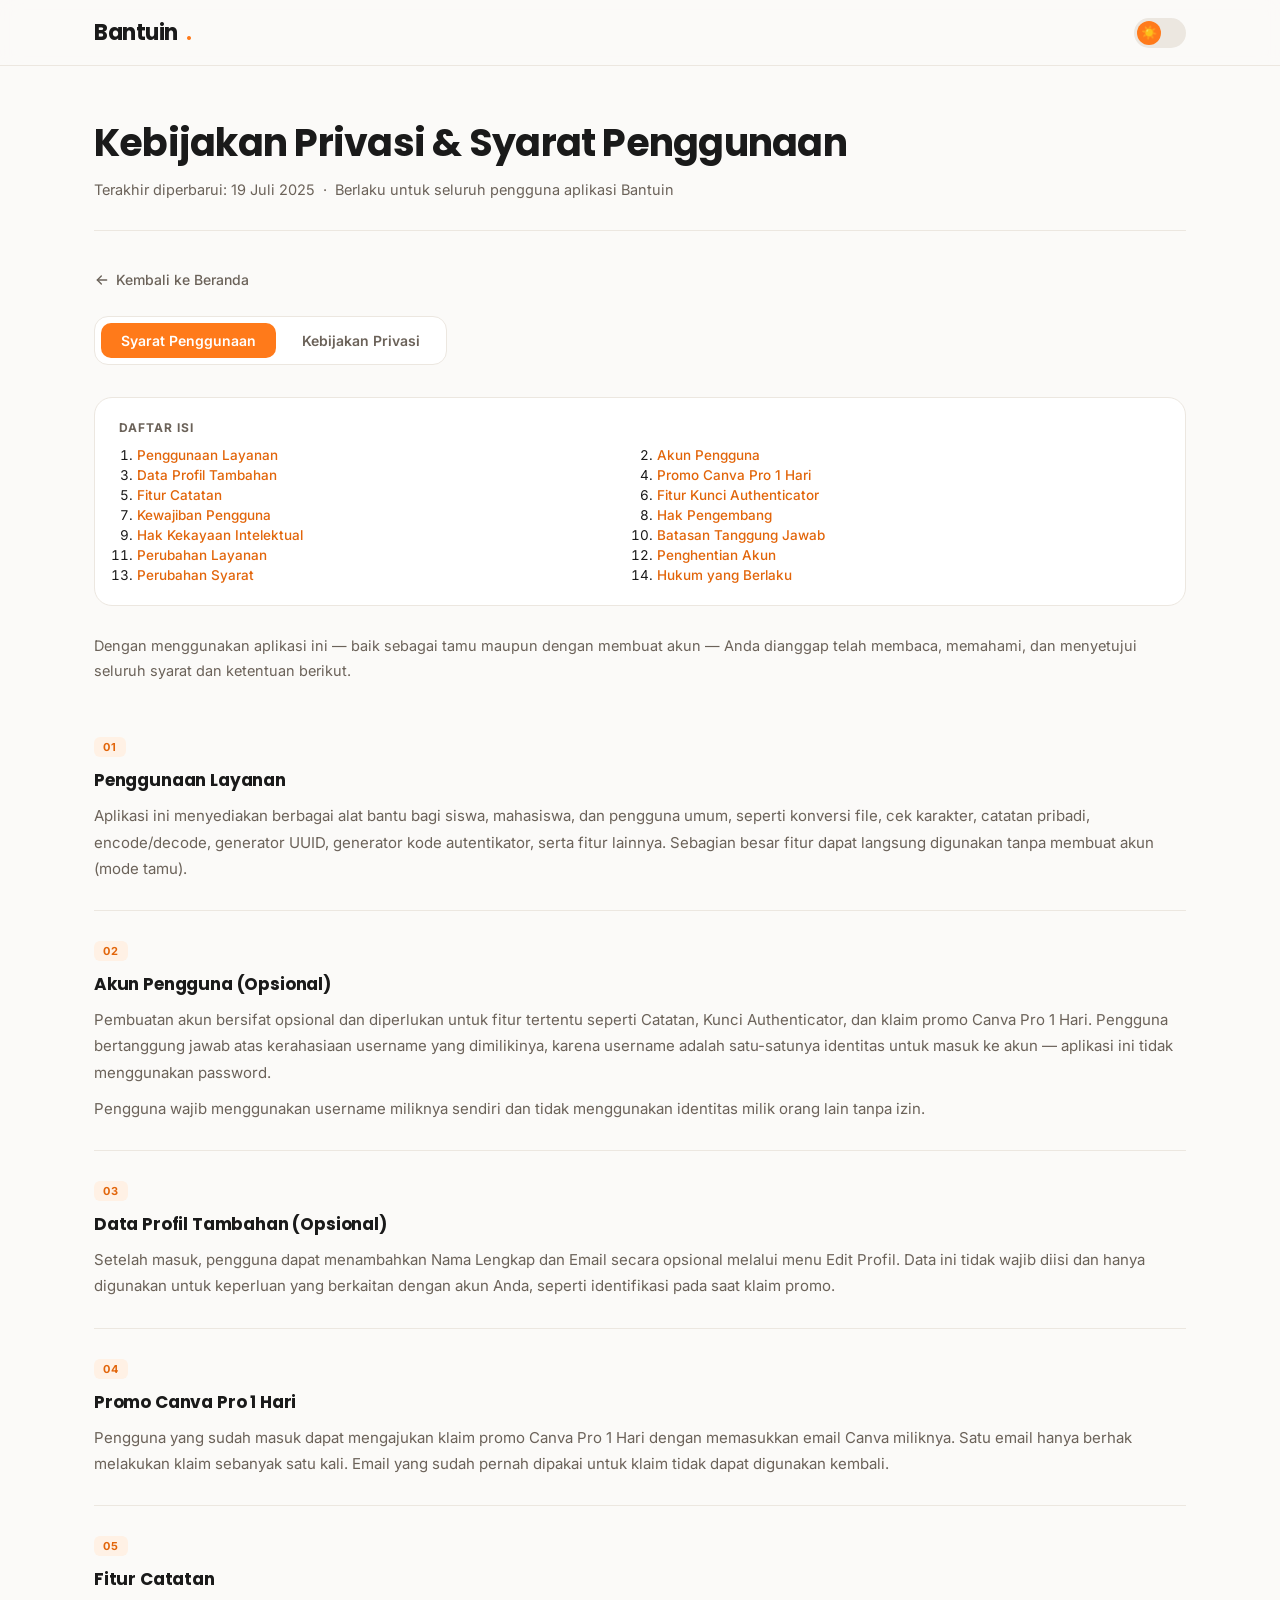
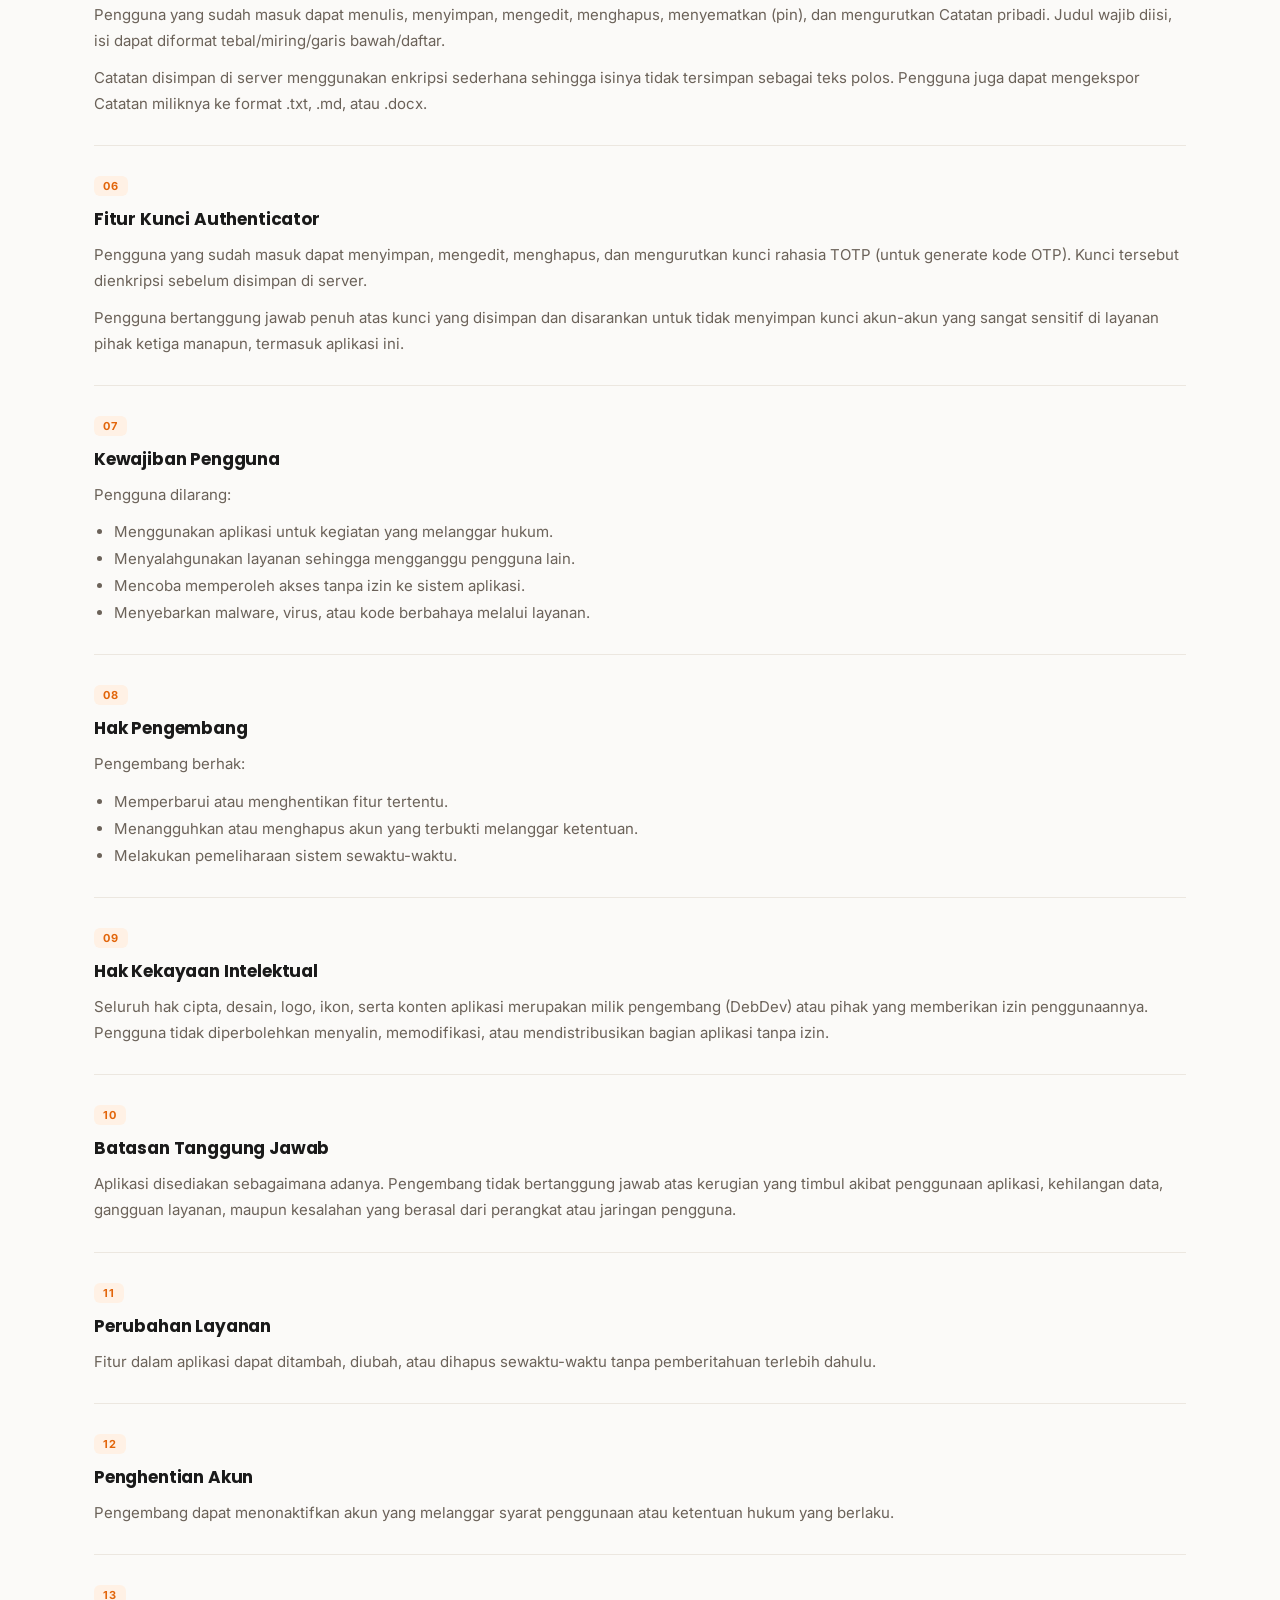
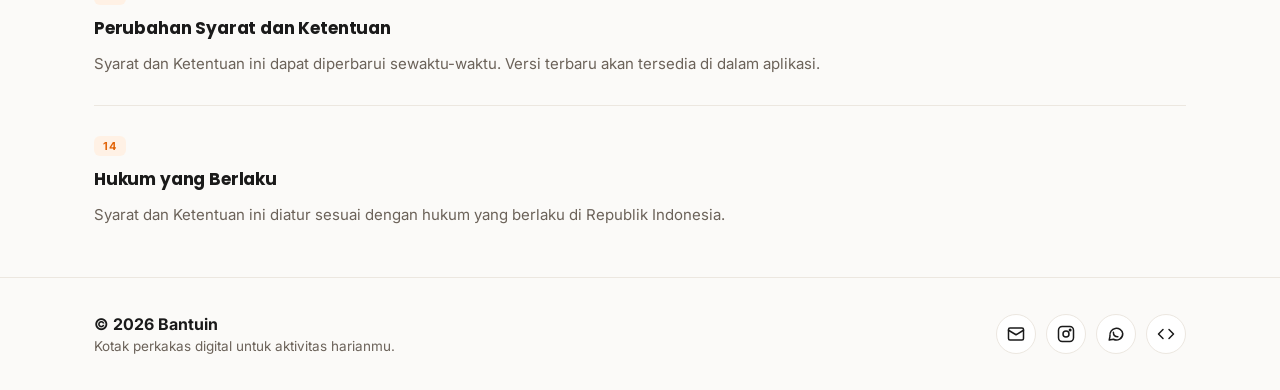
==== legal.html @ f5e5d98a "add legal.html" ====
<!DOCTYPE html>
<html lang="id">
<head>
<meta charset="UTF-8">
<meta name="viewport" content="width=device-width, initial-scale=1.0">
<title>Kebijakan Privasi & Syarat Penggunaan — Bantuin</title>
<link rel="icon" type="image/webp" href="assets/favicon.webp">
<link rel="preconnect" href="https://fonts.googleapis.com">
<link href="https://fonts.googleapis.com/css2?family=Poppins:wght@600;700&family=Inter:wght@400;500;600;700&display=swap" rel="stylesheet">
<link rel="stylesheet" href="assets/style.css">
<style>
  .page-header {
    padding: 48px 0 32px;
    border-bottom: 1px solid var(--border);
    margin-bottom: 40px;
  }
  .page-header .badge {
    display: inline-flex;align-items:center;gap:6px;
    background:var(--orange-light);color:var(--orange-dark);
    border-radius:999px;padding:5px 13px;
    font-size:12.5px;font-weight:600;margin-bottom:14px;
  }
  [data-theme="dark"] .page-header .badge{color:var(--orange);}
  .page-header h1 {
    font-size: clamp(26px, 4vw, 38px);
    font-weight: 700;letter-spacing: -.02em;
    margin: 0 0 10px;
  }
  .page-header p {
    color: var(--text-muted);font-size:14.5px;margin:0;
  }

  .tabs {
    display: flex;gap:6px;
    background:var(--surface);
    border:1px solid var(--border);
    border-radius:14px;
    padding:6px;
    margin-bottom:32px;
    width:fit-content;
  }
  .tab-btn {
    padding:9px 20px;border-radius:10px;border:none;
    background:transparent;cursor:pointer;
    font-size:14px;font-weight:600;
    color:var(--text-muted);
    transition:background .2s, color .2s;
    font-family:'Inter',sans-serif;
  }
  .tab-btn.active {
    background:var(--orange);color:#fff;
  }

  .tab-panel { display:none; }
  .tab-panel.active { display:block; }

  .toc {
    background:var(--surface);
    border:1px solid var(--border);
    border-radius:var(--radius);
    padding:22px 24px;
    margin-bottom:28px;
  }
  .toc-title {
    font-size:12px;font-weight:700;letter-spacing:.08em;
    text-transform:uppercase;color:var(--text-muted);
    margin-bottom:12px;
  }
  .toc ol {
    margin:0;padding-left:18px;
    display:grid;grid-template-columns:1fr 1fr;
    gap:4px 16px;
  }
  .toc li { font-size:13.5px; }
  .toc a { color:var(--orange-dark);font-weight:500; }
  [data-theme="dark"] .toc a{color:var(--orange);}
  .toc a:hover { text-decoration:underline; }

  .doc-section {
    border-bottom:1px solid var(--border);
    padding:28px 0;
  }
  .doc-section:last-child { border-bottom:none; }
  .doc-section .num {
    display:inline-block;
    font-size:11px;font-weight:700;letter-spacing:.07em;
    text-transform:uppercase;color:var(--orange-dark);
    background:var(--orange-light);
    border-radius:6px;padding:3px 9px;
    margin-bottom:10px;
  }
  [data-theme="dark"] .doc-section .num{color:var(--orange);}
  .doc-section h2 {
    font-size:17px;font-weight:700;margin:0 0 10px;letter-spacing:-.01em;
  }
  .doc-section p {
    color:var(--text-muted);font-size:15px;line-height:1.75;margin:0 0 10px;
  }
  .doc-section p:last-child{margin-bottom:0;}
  .doc-section ul {
    margin:8px 0 0;padding-left:20px;
    color:var(--text-muted);font-size:15px;line-height:1.8;
  }

  .privacy-note {
    background:var(--orange-light);
    border-left:3px solid var(--orange);
    border-radius:0 12px 12px 0;
    padding:18px 20px;
    margin-bottom:24px;
  }
  [data-theme="dark"] .privacy-note{background:var(--orange-light);}
  .privacy-note p {
    color:var(--text);font-size:14.5px;line-height:1.7;margin:0;
  }

  .back-link {
    display:inline-flex;align-items:center;gap:6px;
    color:var(--text-muted);font-size:14px;font-weight:500;
    margin-bottom:28px;
    transition:color .2s;
  }
  .back-link:hover{color:var(--orange);}
  .back-link svg{width:16px;height:16px;}

  @media(max-width:600px){
    .toc ol{grid-template-columns:1fr;}
    .tabs{width:100%;}
    .tab-btn{flex:1;text-align:center;padding:9px 10px;}
  }
</style>
</head>
<body>

<header class="navbar">
  <div class="navbar-inner">
    <a class="brand" href="index.html">Bantuin<span class="brand-dot">.</span></a>
    <button class="theme-toggle" id="themeToggle" aria-label="Ganti mode tampilan">
      <span class="knob" id="themeIcon">☀️</span>
    </button>
  </div>
</header>

<main>
  <div class="container">
    <div class="page-header">
      <!-- <span class="badge">📄 Dokumen resmi</span> -->
      <h1>Kebijakan Privasi &amp; Syarat Penggunaan</h1>
      <p>Terakhir diperbarui: 19 Juli 2025 &nbsp;·&nbsp; Berlaku untuk seluruh pengguna aplikasi Bantuin</p>
    </div>

    <a class="back-link" href="index.html">
      <svg viewBox="0 0 24 24" fill="none" stroke="currentColor" stroke-width="2" stroke-linecap="round" stroke-linejoin="round"><path d="M19 12H5"/><path d="M11 6l-6 6 6 6"/></svg>
      Kembali ke Beranda
    </a>

    <div class="tabs">
      <button class="tab-btn active" onclick="switchTab('syarat')">Syarat Penggunaan</button>
      <button class="tab-btn" onclick="switchTab('privasi')">Kebijakan Privasi</button>
    </div>

    <!-- SYARAT PENGGUNAAN -->
    <div class="tab-panel active" id="tab-syarat">
      <div class="toc">
        <div class="toc-title">Daftar isi</div>
        <ol>
          <li><a href="#s1">Penggunaan Layanan</a></li>
          <li><a href="#s2">Akun Pengguna</a></li>
          <li><a href="#s3">Data Profil Tambahan</a></li>
          <li><a href="#s4">Promo Canva Pro 1 Hari</a></li>
          <li><a href="#s5">Fitur Catatan</a></li>
          <li><a href="#s6">Fitur Kunci Authenticator</a></li>
          <li><a href="#s7">Kewajiban Pengguna</a></li>
          <li><a href="#s8">Hak Pengembang</a></li>
          <li><a href="#s9">Hak Kekayaan Intelektual</a></li>
          <li><a href="#s10">Batasan Tanggung Jawab</a></li>
          <li><a href="#s11">Perubahan Layanan</a></li>
          <li><a href="#s12">Penghentian Akun</a></li>
          <li><a href="#s13">Perubahan Syarat</a></li>
          <li><a href="#s14">Hukum yang Berlaku</a></li>
        </ol>
      </div>

      <p style="color:var(--text-muted);font-size:14.5px;margin-bottom:24px;line-height:1.7;">
        Dengan menggunakan aplikasi ini — baik sebagai tamu maupun dengan membuat akun — Anda dianggap telah membaca, memahami, dan menyetujui seluruh syarat dan ketentuan berikut.
      </p>

      <div class="doc-section" id="s1">
        <span class="num">01</span>
        <h2>Penggunaan Layanan</h2>
        <p>Aplikasi ini menyediakan berbagai alat bantu bagi siswa, mahasiswa, dan pengguna umum, seperti konversi file, cek karakter, catatan pribadi, encode/decode, generator UUID, generator kode autentikator, serta fitur lainnya. Sebagian besar fitur dapat langsung digunakan tanpa membuat akun (mode tamu).</p>
      </div>

      <div class="doc-section" id="s2">
        <span class="num">02</span>
        <h2>Akun Pengguna (Opsional)</h2>
        <p>Pembuatan akun bersifat opsional dan diperlukan untuk fitur tertentu seperti Catatan, Kunci Authenticator, dan klaim promo Canva Pro 1 Hari. Pengguna bertanggung jawab atas kerahasiaan username yang dimilikinya, karena username adalah satu-satunya identitas untuk masuk ke akun — aplikasi ini tidak menggunakan password.</p>
        <p>Pengguna wajib menggunakan username miliknya sendiri dan tidak menggunakan identitas milik orang lain tanpa izin.</p>
      </div>

      <div class="doc-section" id="s3">
        <span class="num">03</span>
        <h2>Data Profil Tambahan (Opsional)</h2>
        <p>Setelah masuk, pengguna dapat menambahkan Nama Lengkap dan Email secara opsional melalui menu Edit Profil. Data ini tidak wajib diisi dan hanya digunakan untuk keperluan yang berkaitan dengan akun Anda, seperti identifikasi pada saat klaim promo.</p>
      </div>

      <div class="doc-section" id="s4">
        <span class="num">04</span>
        <h2>Promo Canva Pro 1 Hari</h2>
        <p>Pengguna yang sudah masuk dapat mengajukan klaim promo Canva Pro 1 Hari dengan memasukkan email Canva miliknya. Satu email hanya berhak melakukan klaim sebanyak satu kali. Email yang sudah pernah dipakai untuk klaim tidak dapat digunakan kembali.</p>
      </div>

      <div class="doc-section" id="s5">
        <span class="num">05</span>
        <h2>Fitur Catatan</h2>
        <p>Pengguna yang sudah masuk dapat menulis, menyimpan, mengedit, menghapus, menyematkan (pin), dan mengurutkan Catatan pribadi. Judul wajib diisi, isi dapat diformat tebal/miring/garis bawah/daftar.</p>
        <p>Catatan disimpan di server menggunakan enkripsi sederhana sehingga isinya tidak tersimpan sebagai teks polos. Pengguna juga dapat mengekspor Catatan miliknya ke format .txt, .md, atau .docx.</p>
      </div>

      <div class="doc-section" id="s6">
        <span class="num">06</span>
        <h2>Fitur Kunci Authenticator</h2>
        <p>Pengguna yang sudah masuk dapat menyimpan, mengedit, menghapus, dan mengurutkan kunci rahasia TOTP (untuk generate kode OTP). Kunci tersebut dienkripsi sebelum disimpan di server.</p>
        <p>Pengguna bertanggung jawab penuh atas kunci yang disimpan dan disarankan untuk tidak menyimpan kunci akun-akun yang sangat sensitif di layanan pihak ketiga manapun, termasuk aplikasi ini.</p>
      </div>

      <div class="doc-section" id="s7">
        <span class="num">07</span>
        <h2>Kewajiban Pengguna</h2>
        <p>Pengguna dilarang:</p>
        <ul>
          <li>Menggunakan aplikasi untuk kegiatan yang melanggar hukum.</li>
          <li>Menyalahgunakan layanan sehingga mengganggu pengguna lain.</li>
          <li>Mencoba memperoleh akses tanpa izin ke sistem aplikasi.</li>
          <li>Menyebarkan malware, virus, atau kode berbahaya melalui layanan.</li>
        </ul>
      </div>

      <div class="doc-section" id="s8">
        <span class="num">08</span>
        <h2>Hak Pengembang</h2>
        <p>Pengembang berhak:</p>
        <ul>
          <li>Memperbarui atau menghentikan fitur tertentu.</li>
          <li>Menangguhkan atau menghapus akun yang terbukti melanggar ketentuan.</li>
          <li>Melakukan pemeliharaan sistem sewaktu-waktu.</li>
        </ul>
      </div>

      <div class="doc-section" id="s9">
        <span class="num">09</span>
        <h2>Hak Kekayaan Intelektual</h2>
        <p>Seluruh hak cipta, desain, logo, ikon, serta konten aplikasi merupakan milik pengembang (DebDev) atau pihak yang memberikan izin penggunaannya. Pengguna tidak diperbolehkan menyalin, memodifikasi, atau mendistribusikan bagian aplikasi tanpa izin.</p>
      </div>

      <div class="doc-section" id="s10">
        <span class="num">10</span>
        <h2>Batasan Tanggung Jawab</h2>
        <p>Aplikasi disediakan sebagaimana adanya. Pengembang tidak bertanggung jawab atas kerugian yang timbul akibat penggunaan aplikasi, kehilangan data, gangguan layanan, maupun kesalahan yang berasal dari perangkat atau jaringan pengguna.</p>
      </div>

      <div class="doc-section" id="s11">
        <span class="num">11</span>
        <h2>Perubahan Layanan</h2>
        <p>Fitur dalam aplikasi dapat ditambah, diubah, atau dihapus sewaktu-waktu tanpa pemberitahuan terlebih dahulu.</p>
      </div>

      <div class="doc-section" id="s12">
        <span class="num">12</span>
        <h2>Penghentian Akun</h2>
        <p>Pengembang dapat menonaktifkan akun yang melanggar syarat penggunaan atau ketentuan hukum yang berlaku.</p>
      </div>

      <div class="doc-section" id="s13">
        <span class="num">13</span>
        <h2>Perubahan Syarat dan Ketentuan</h2>
        <p>Syarat dan Ketentuan ini dapat diperbarui sewaktu-waktu. Versi terbaru akan tersedia di dalam aplikasi.</p>
      </div>

      <div class="doc-section" id="s14">
        <span class="num">14</span>
        <h2>Hukum yang Berlaku</h2>
        <p>Syarat dan Ketentuan ini diatur sesuai dengan hukum yang berlaku di Republik Indonesia.</p>
      </div>
    </div>

    <!-- KEBIJAKAN PRIVASI -->
    <div class="tab-panel" id="tab-privasi">

      <div class="privacy-note">
        <p>Sebagian besar fitur aplikasi ini dapat dipakai tanpa membuat akun (mode tamu) dan tanpa data pribadi apa pun.</p>
      </div>

      <div class="doc-section">
        <span class="num">Akun</span>
        <h2>Username &amp; Identitas</h2>
        <p>Jika Anda memilih membuat akun, Anda hanya perlu username — tanpa password. Username Anda diubah menjadi kode acak satu arah (hash) sebelum dikirim ke server, sehingga pengembang tidak dapat melihat username asli Anda. Sistem menyimpan kode acak tersebut, sebuah UID publik 7 digit, dan tanggal akun dibuat, menggunakan layanan Supabase.</p>
        <p>Karena tidak menggunakan password, akun ini bersifat identitas ringan — siapa pun yang mengetik ulang username yang sama dapat masuk sebagai akun tersebut. Jangan gunakan username yang mudah ditebak jika Anda ingin menjaga privasi akun Anda.</p>
      </div>

      <div class="doc-section">
        <span class="num">Profil</span>
        <h2>Nama &amp; Email (Opsional)</h2>
        <p>Nama Lengkap dan Email bersifat opsional dan hanya tersimpan jika Anda mengisinya sendiri melalui menu Edit Profil. Data ini disimpan apa adanya (tidak di-hash) karena dipakai untuk keperluan identifikasi terkait akun Anda, misalnya klaim promo.</p>
      </div>

      <div class="doc-section">
        <span class="num">Promo</span>
        <h2>Email Klaim Promo</h2>
        <p>Jika Anda mengajukan klaim promo Canva Pro 1 Hari, email Canva yang Anda masukkan akan disimpan untuk memastikan satu email hanya dapat mengklaim promo tersebut satu kali.</p>
      </div>

      <div class="doc-section">
        <span class="num">Statistik</span>
        <h2>Pencatatan Aktivitas</h2>
        <p>Untuk pengguna yang sudah masuk, aplikasi mencatat fitur mana saja yang Anda klik beserta waktunya, semata-mata untuk keperluan statistik penggunaan aplikasi. Pencatatan ini tidak berlaku untuk pengguna yang belum masuk (tamu).</p>
      </div>

      <div class="doc-section">
        <span class="num">Enkripsi</span>
        <h2>Catatan &amp; Kunci Authenticator</h2>
        <p>Jika Anda menggunakan fitur Catatan, judul dan isi catatan dienkripsi (AES-GCM) sebelum dikirim dan disimpan di server — tidak tersimpan sebagai teks polos. Hal yang sama berlaku untuk kunci TOTP di fitur Kunci Authenticator.</p>
        <p>Perlu diketahui: kunci enkripsi diturunkan dari UID publik akun Anda yang tertanam di dalam kode aplikasi — bukan dari rahasia yang hanya Anda ketahui. Enkripsi ini melindungi data dari pihak luar, bukan proteksi tingkat produksi terhadap pengembang aplikasi itu sendiri. Anda dapat mengekspor Catatan ke file .txt, .md, atau .docx kapan saja sebagai cadangan pribadi.</p>
      </div>

      <div class="doc-section">
        <span class="num">Lokal</span>
        <h2>Penyimpanan di Perangkat</h2>
        <p>Sebagian preferensi tampilan (seperti mode terang/gelap) disimpan secara lokal di perangkat (local storage) karena tidak memerlukan sinkronisasi ke akun Anda.</p>
      </div>

      <div class="doc-section">
        <span class="num">Hapus Data</span>
        <h2>Permintaan Penghapusan Data</h2>
        <p>Dengan menggunakan aplikasi ini, Anda menyetujui penyimpanan data sebagaimana dijelaskan di atas. Anda dapat menghubungi pengembang melalui menu Kontak apabila ingin data akun Anda dihapus dari sistem.</p>
      </div>

    </div>

  </div>
</main>

<footer>
  <div class="container footer-inner">
    <div>
      <div class="footer-brand">© 2026 Bantuin</div>
      <div class="footer-muted">Kotak perkakas digital untuk aktivitas harianmu.</div>
    </div>
    <div class="social-links">
      <a href="mailto:bantuin.help@gmail.com" aria-label="Email">
        <svg viewBox="0 0 24 24" fill="none" stroke="currentColor" stroke-width="2" stroke-linecap="round" stroke-linejoin="round"><rect x="2" y="4" width="20" height="16" rx="2"/><path d="M2 7l10 6 10-6"/></svg>
      </a>
      <a href="https://www.instagram.com/bantuin_app?igsh=bmkzNG5zem5vMmt6" target="_blank" rel="noopener" aria-label="Instagram">
        <svg viewBox="0 0 24 24" fill="none" stroke="currentColor" stroke-width="2" stroke-linecap="round" stroke-linejoin="round"><rect x="2" y="2" width="20" height="20" rx="5"/><circle cx="12" cy="12" r="4"/><circle cx="17.5" cy="6.5" r="1"/></svg>
      </a>
      <a href="https://whatsapp.com/channel/0029VbDcI9Y9hXFD3uYyOZ2n" target="_blank" rel="noopener" aria-label="WhatsApp">
        <svg viewBox="0 0 24 24" fill="none" stroke="currentColor" stroke-width="2" stroke-linecap="round" stroke-linejoin="round"><path d="M21 11.5a8.5 8.5 0 0 1-12.4 7.55L3 20l1.05-5.4A8.5 8.5 0 1 1 21 11.5Z"/><path d="M8.5 9.5c0 3.5 2.5 6 6 6"/></svg>
      </a>
      <a href="https://debbyjuandiputra.github.io/sosmed/" target="_blank" rel="noopener" aria-label="Developer">
        <svg viewBox="0 0 24 24" fill="none" stroke="currentColor" stroke-width="2" stroke-linecap="round" stroke-linejoin="round"><polyline points="16 18 22 12 16 6"/><polyline points="8 6 2 12 8 18"/></svg>
      </a>
    </div>
  </div>
</footer>

<script src="assets/app.js"></script>
<script>
function switchTab(id) {
  document.querySelectorAll('.tab-btn').forEach((btn, i) => {
    btn.classList.toggle('active', ['syarat','privasi'][i] === id);
  });
  document.querySelectorAll('.tab-panel').forEach(p => {
    p.classList.toggle('active', p.id === 'tab-' + id);
  });
  window.scrollTo({top: 0, behavior: 'smooth'});
}
</script>
</body>
</html>
---- assets/style.css ----
:root{
  --white:#ffffff;
  --bg:#fbfaf8;
  --surface:#ffffff;
  --text:#1a1a1a;
  --text-muted:#6b6259;
  --border:#ece7e0;
  --orange:#ff7a1a;
  --orange-dark:#e2650a;
  --orange-light:#fff1e5;
  --shadow:0 10px 30px -12px rgba(26,20,12,0.15);
  --radius:18px;
}

[data-theme="dark"]{
  --bg:#121110;
  --surface:#1b1a18;
  --text:#f5f1ea;
  --text-muted:#a89f92;
  --border:#2c2a26;
  --orange:#ff8c3a;
  --orange-dark:#ff7a1a;
  --orange-light:#2a1d12;
  --shadow:0 10px 30px -12px rgba(0,0,0,0.5);
}

*{box-sizing:border-box;}
html{scroll-behavior:smooth;}
body{
  margin:0;
  background:var(--bg);
  color:var(--text);
  font-family:'Inter',system-ui,sans-serif;
  transition:background .3s ease,color .3s ease;
  overflow-x:hidden;
}
h1,h2,h3,.brand{font-family:'Poppins',sans-serif;}
a{color:inherit;text-decoration:none;}
img{max-width:100%;display:block;}
.container{
  width:100%;
  max-width:1140px;
  margin:0 auto;
  padding:0 24px;
}

/* NAVBAR */
.navbar{
  position:sticky;top:0;z-index:50;
  background:color-mix(in srgb, var(--bg) 85%, transparent);
  backdrop-filter:blur(10px);
  border-bottom:1px solid var(--border);
}
.navbar-inner{
  display:flex;align-items:center;justify-content:space-between;
  padding:16px 24px;
  max-width:1140px;margin:0 auto;
}
.brand{
  font-weight:700;font-size:22px;letter-spacing:-.02em;
  display:flex;align-items:center;gap:8px;
}
.brand-dot{color:var(--orange);}

.theme-toggle{
  width:52px;height:30px;border-radius:999px;
  background:var(--border);
  border:none;cursor:pointer;position:relative;
  padding:3px;transition:background .25s ease;
  flex-shrink:0;
}
.theme-toggle .knob{
  width:24px;height:24px;border-radius:50%;
  background:var(--orange);
  display:flex;align-items:center;justify-content:center;
  transition:transform .3s cubic-bezier(.4,0,.2,1);
  color:#fff;font-size:13px;
}
[data-theme="dark"] .theme-toggle .knob{transform:translateX(22px);}

/* HERO */
.hero{
  padding:72px 0 40px;
}
.hero-grid{
  display:grid;
  grid-template-columns:1.05fr .95fr;
  gap:48px;
  align-items:center;
}
.eyebrow{
  display:inline-flex;align-items:center;gap:8px;
  color:var(--orange-dark);
  background:var(--orange-light);
  border-radius:999px;
  padding:6px 14px;
  font-size:13px;font-weight:600;
  margin-bottom:20px;
}
[data-theme="dark"] .eyebrow{color:var(--orange);}
.hero h1{
  font-size:clamp(32px,4.6vw,48px);
  line-height:1.12;
  font-weight:700;
  letter-spacing:-.02em;
  margin:0 0 18px;
}
.hero h1 .accent{color:var(--orange);}
.hero p.lead{
  font-size:17px;
  color:var(--text-muted);
  line-height:1.65;
  max-width:480px;
  margin:0 0 32px;
}
.btn{
  display:inline-flex;align-items:center;gap:10px;
  font-weight:600;font-size:15px;
  padding:14px 26px;
  border-radius:12px;
  cursor:pointer;border:none;
  transition:transform .2s ease, box-shadow .2s ease, background .2s ease;
}
.btn-primary{
  background:var(--orange);
  color:#fff;
  box-shadow:0 8px 20px -8px rgba(255,122,26,.6);
}
.btn-primary:hover{background:var(--orange-dark);transform:translateY(-2px);}
.btn-primary svg{width:18px;height:18px;}

/* PHONE MOCKUP */
.phone-wrap{
  position:relative;
  display:flex;justify-content:center;
  padding-top:34px;
}
.phone{
  position:relative;
  width:250px;height:510px;
  background:#0d0d0d;
  border-radius:42px;
  padding:12px;
  box-shadow:var(--shadow), 0 0 0 2px #000;
}
.phone-screen{
  position:relative;
  width:100%;height:100%;
  border-radius:32px;
  overflow:hidden;
  background:#000;
}
.phone-notch{
  position:absolute;top:0;left:50%;transform:translateX(-50%);
  width:90px;height:22px;background:#0d0d0d;
  border-bottom-left-radius:14px;border-bottom-right-radius:14px;
  z-index:5;
}
.screens-track{
  display:flex;
  width:700%;
  height:100%;
  animation:slide 14s infinite ease-in-out;
}
.screens-track img{
  width:calc(100% / 7);
  height:100%;
  object-fit:cover;
  flex-shrink:0;
}
@keyframes slide{
  0%,11%{transform:translateX(0%);}
  14.28%,25%{transform:translateX(-14.2857%);}
  28.57%,39%{transform:translateX(-28.5714%);}
  42.85%,53%{transform:translateX(-42.8571%);}
  57.14%,67%{transform:translateX(-57.1428%);}
  71.42%,81%{transform:translateX(-71.4285%);}
  85.71%,96%{transform:translateX(-85.7142%);}
  100%{transform:translateX(-85.7142%);}
}
.app-logo-badge{
  position:absolute;
  top:-30px;left:50%;
  transform:translateX(-50%);
  width:64px;height:64px;
  border-radius:18px;
  overflow:hidden;
  box-shadow:0 8px 22px -6px rgba(0,0,0,.35);
  border:3px solid var(--bg);
  z-index:10;
  background:var(--surface);
}
.app-logo-badge img{width:100%;height:100%;object-fit:cover;}

/* FEATURES */
.section{padding:68px 0;}
.section-head{
  text-align:center;
  max-width:560px;margin:0 auto 40px;
}
.section-head h2{
  font-size:clamp(24px,3vw,32px);
  font-weight:700;letter-spacing:-.02em;
  margin:0 0 12px;
}
.section-head p{color:var(--text-muted);margin:0;font-size:15.5px;}

.feature-grid{
  display:grid;
  grid-template-columns:repeat(3,1fr);
  gap:16px;
}
.feature-card{
  background:var(--surface);
  border:1px solid var(--border);
  border-radius:var(--radius);
  padding:22px;
  display:flex;align-items:center;gap:14px;
  transition:transform .2s ease, box-shadow .2s ease, border-color .2s ease;
}
.feature-card:hover{
  transform:translateY(-4px);
  box-shadow:var(--shadow);
  border-color:var(--orange);
}
.feature-icon{
  width:42px;height:42px;flex-shrink:0;
  border-radius:12px;
  background:var(--orange-light);
  color:var(--orange-dark);
  display:flex;align-items:center;justify-content:center;
}
[data-theme="dark"] .feature-icon{color:var(--orange);}
.feature-icon svg{width:22px;height:22px;}
.feature-card span{font-weight:600;font-size:14.5px;}

/* INFO BLOCKS */
.info-block{
  display:grid;
  grid-template-columns:1fr;
  gap:14px;
  background:var(--surface);
  border:1px solid var(--border);
  border-radius:var(--radius);
  padding:32px;
  margin-bottom:20px;
}
.info-block h3{
  font-size:20px;font-weight:700;margin:0;letter-spacing:-.01em;
}
.info-block p{
  color:var(--text-muted);
  line-height:1.7;font-size:15px;margin:0;max-width:640px;
}
.link-arrow{
  display:inline-flex;align-items:center;gap:6px;
  color:var(--orange-dark);
  font-weight:600;font-size:14.5px;
  margin-top:4px;
  width:fit-content;
}
[data-theme="dark"] .link-arrow{color:var(--orange);}
.link-arrow svg{width:16px;height:16px;transition:transform .2s ease;}
.link-arrow:hover svg{transform:translateX(4px);}

/* FOOTER */
footer{
  border-top:1px solid var(--border);
  padding:36px 0;
  margin-top:20px;
}
.footer-inner{
  display:flex;align-items:center;justify-content:space-between;
  flex-wrap:wrap;gap:16px;
}
.footer-brand{font-weight:700;font-size:16px;}
.footer-muted{color:var(--text-muted);font-size:13.5px;margin-top:4px;}
.social-links{
  display:flex;gap:10px;
}
.social-links a{
  width:40px;height:40px;
  border-radius:50%;
  background:var(--surface);
  border:1px solid var(--border);
  display:flex;align-items:center;justify-content:center;
  transition:background .2s ease, transform .2s ease, border-color .2s ease;
}
.social-links a:hover{
  background:var(--orange);
  border-color:var(--orange);
  transform:translateY(-3px);
}
.social-links a svg{width:18px;height:18px;stroke:var(--text);transition:stroke .2s ease;}
.social-links a:hover svg{stroke:#fff;}

/* RESPONSIVE */
@media (max-width:860px){
  .hero-grid{grid-template-columns:1fr;text-align:center;}
  .hero p.lead{margin-left:auto;margin-right:auto;}
  .btn-primary{margin:0 auto;}
  .feature-grid{grid-template-columns:repeat(2,1fr);}
  .footer-inner{justify-content:center;text-align:center;}
}
@media (max-width:520px){
  .feature-grid{grid-template-columns:1fr;}
  .phone{width:210px;height:430px;}
  .navbar-inner{padding:14px 18px;}
}
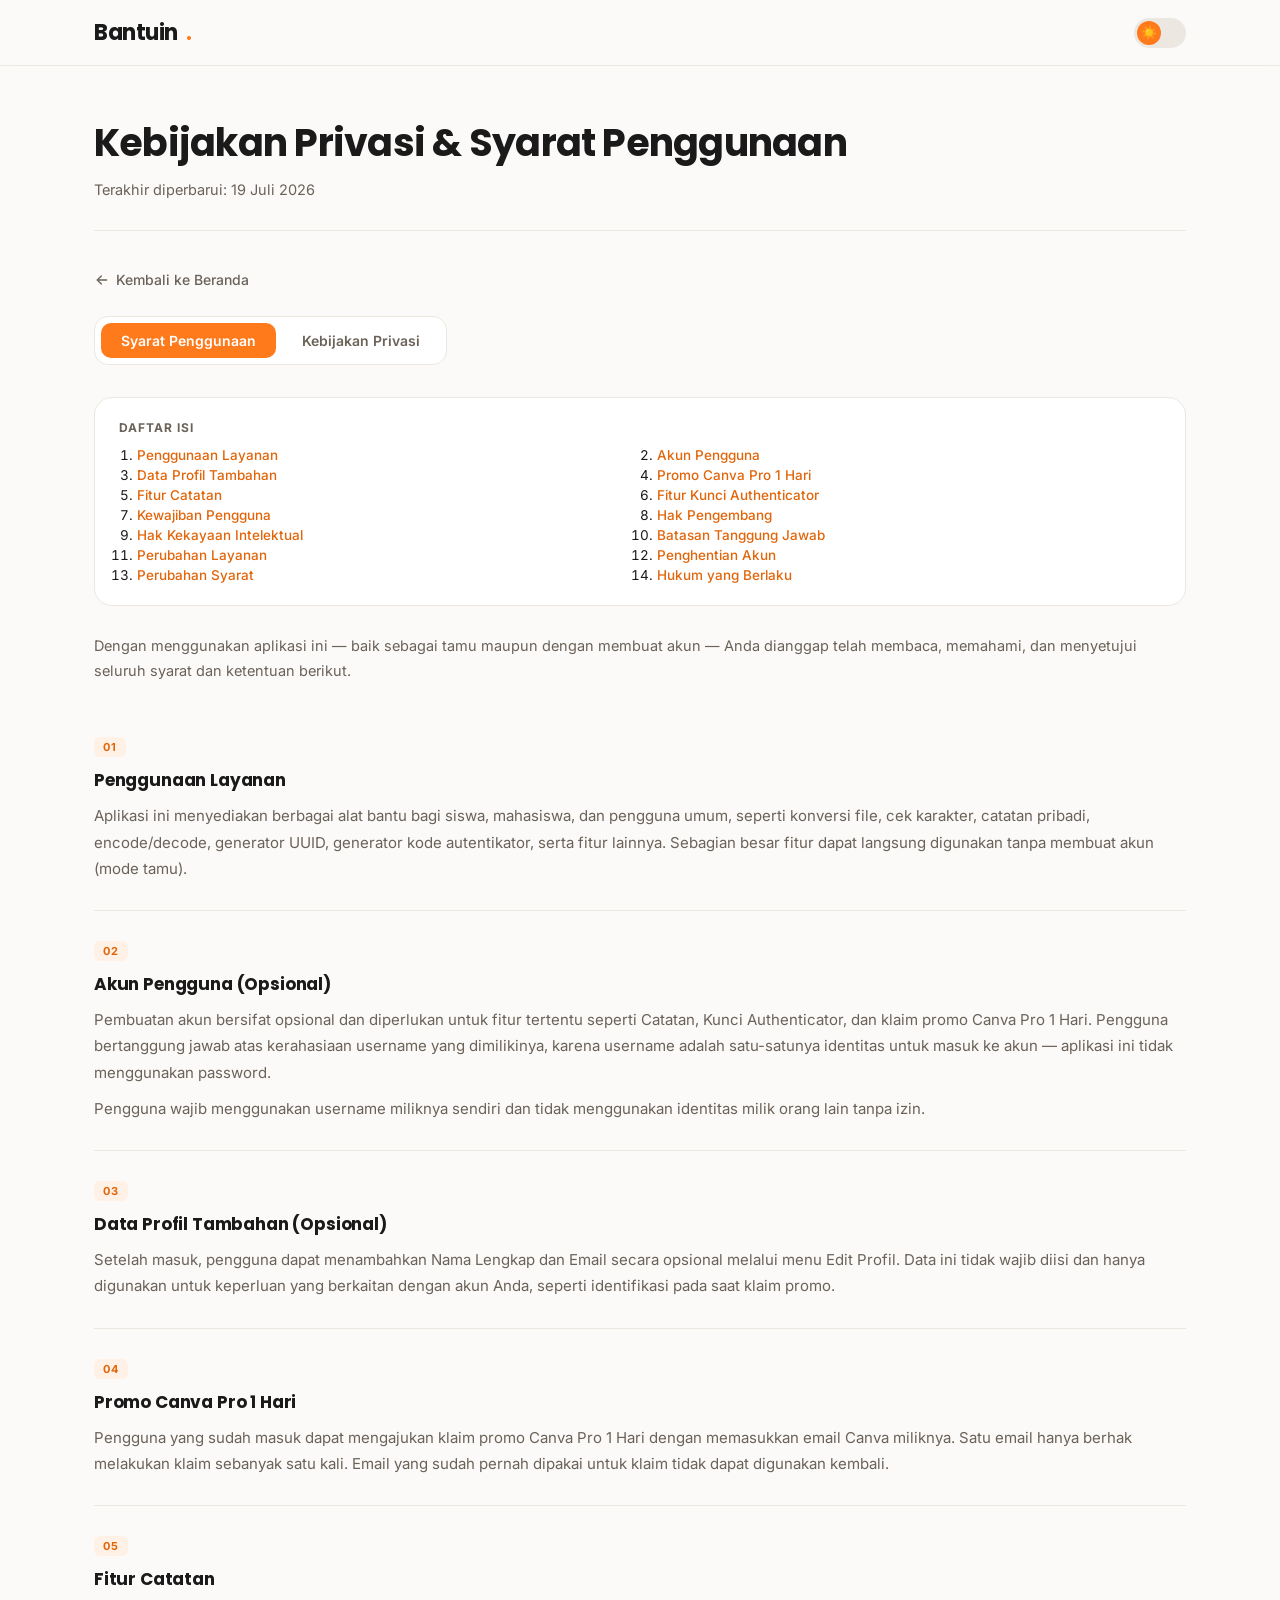
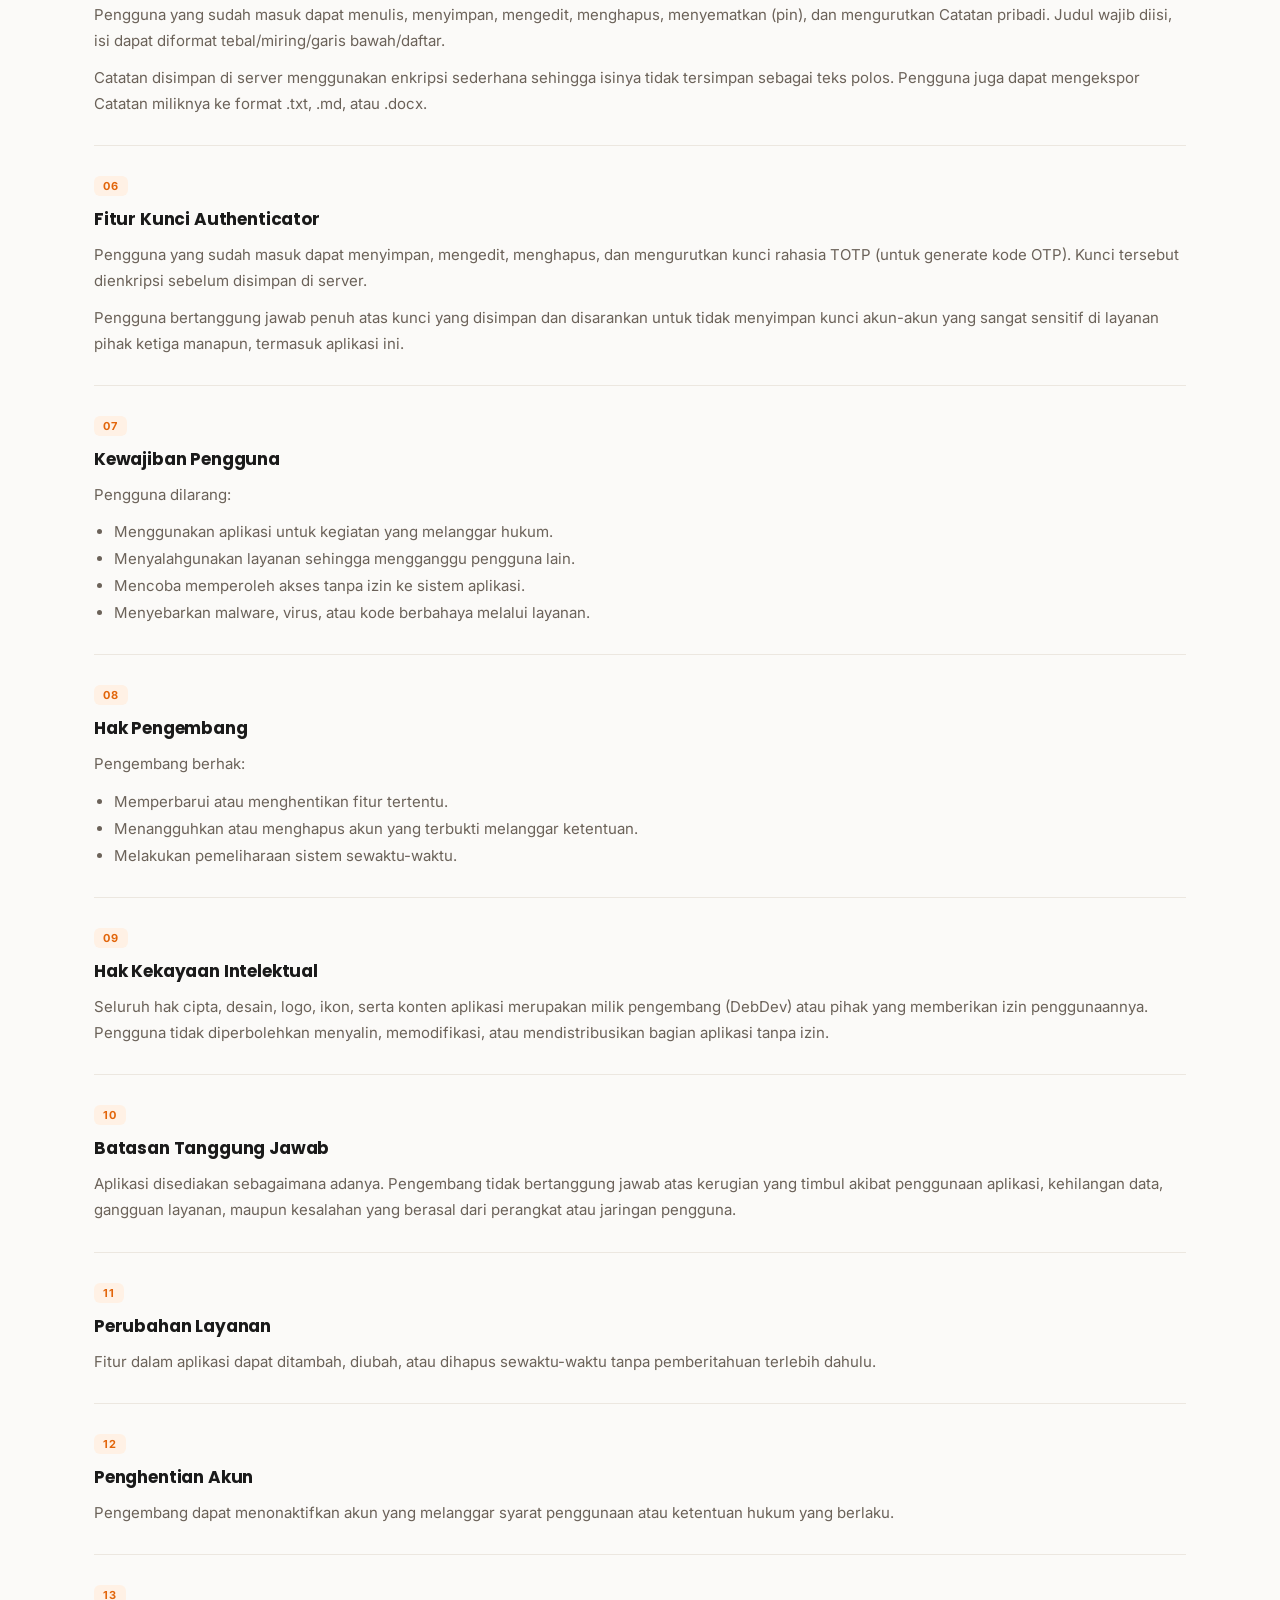
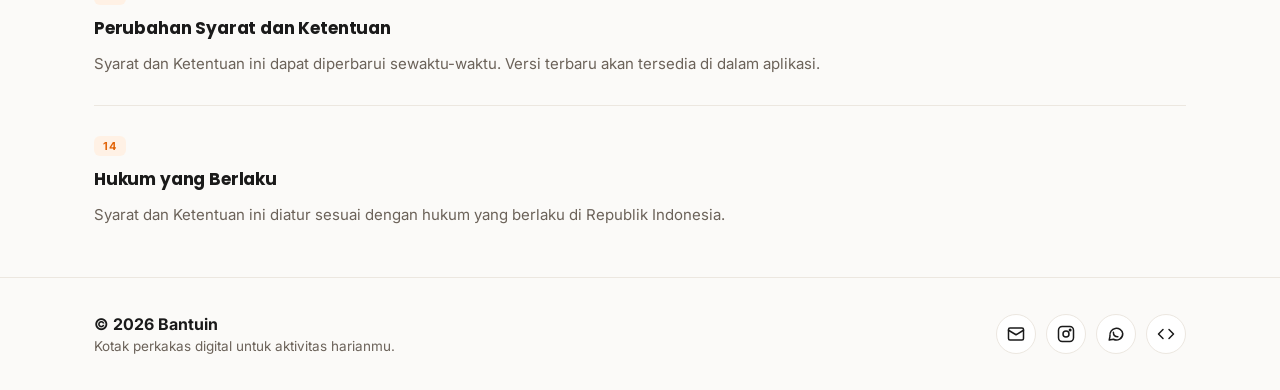
==== commit e4ed8aee: "edit legal.html" ====
--- a/legal.html
+++ b/legal.html
@@ -144,9 +144,9 @@
 <main>
   <div class="container">
     <div class="page-header">
-      <!-- <span class="badge">📄 Dokumen resmi</span> -->
+      <!-- <span class="badge">Dokumen resmi</span> -->
       <h1>Kebijakan Privasi &amp; Syarat Penggunaan</h1>
-      <p>Terakhir diperbarui: 19 Juli 2025 &nbsp;·&nbsp; Berlaku untuk seluruh pengguna aplikasi Bantuin</p>
+      <p>Terakhir diperbarui: 19 Juli 2026</p>
     </div>
 
     <a class="back-link" href="index.html">
--- a/assets/style.css
+++ b/assets/style.css
@@ -79,9 +79,7 @@
 [data-theme="dark"] .theme-toggle .knob{transform:translateX(22px);}
 
 /* HERO */
-.hero{
-  padding:72px 0 40px;
-}
+.hero { padding: 48px 0 56px; }
 .hero-grid{
   display:grid;
   grid-template-columns:1.05fr .95fr;
